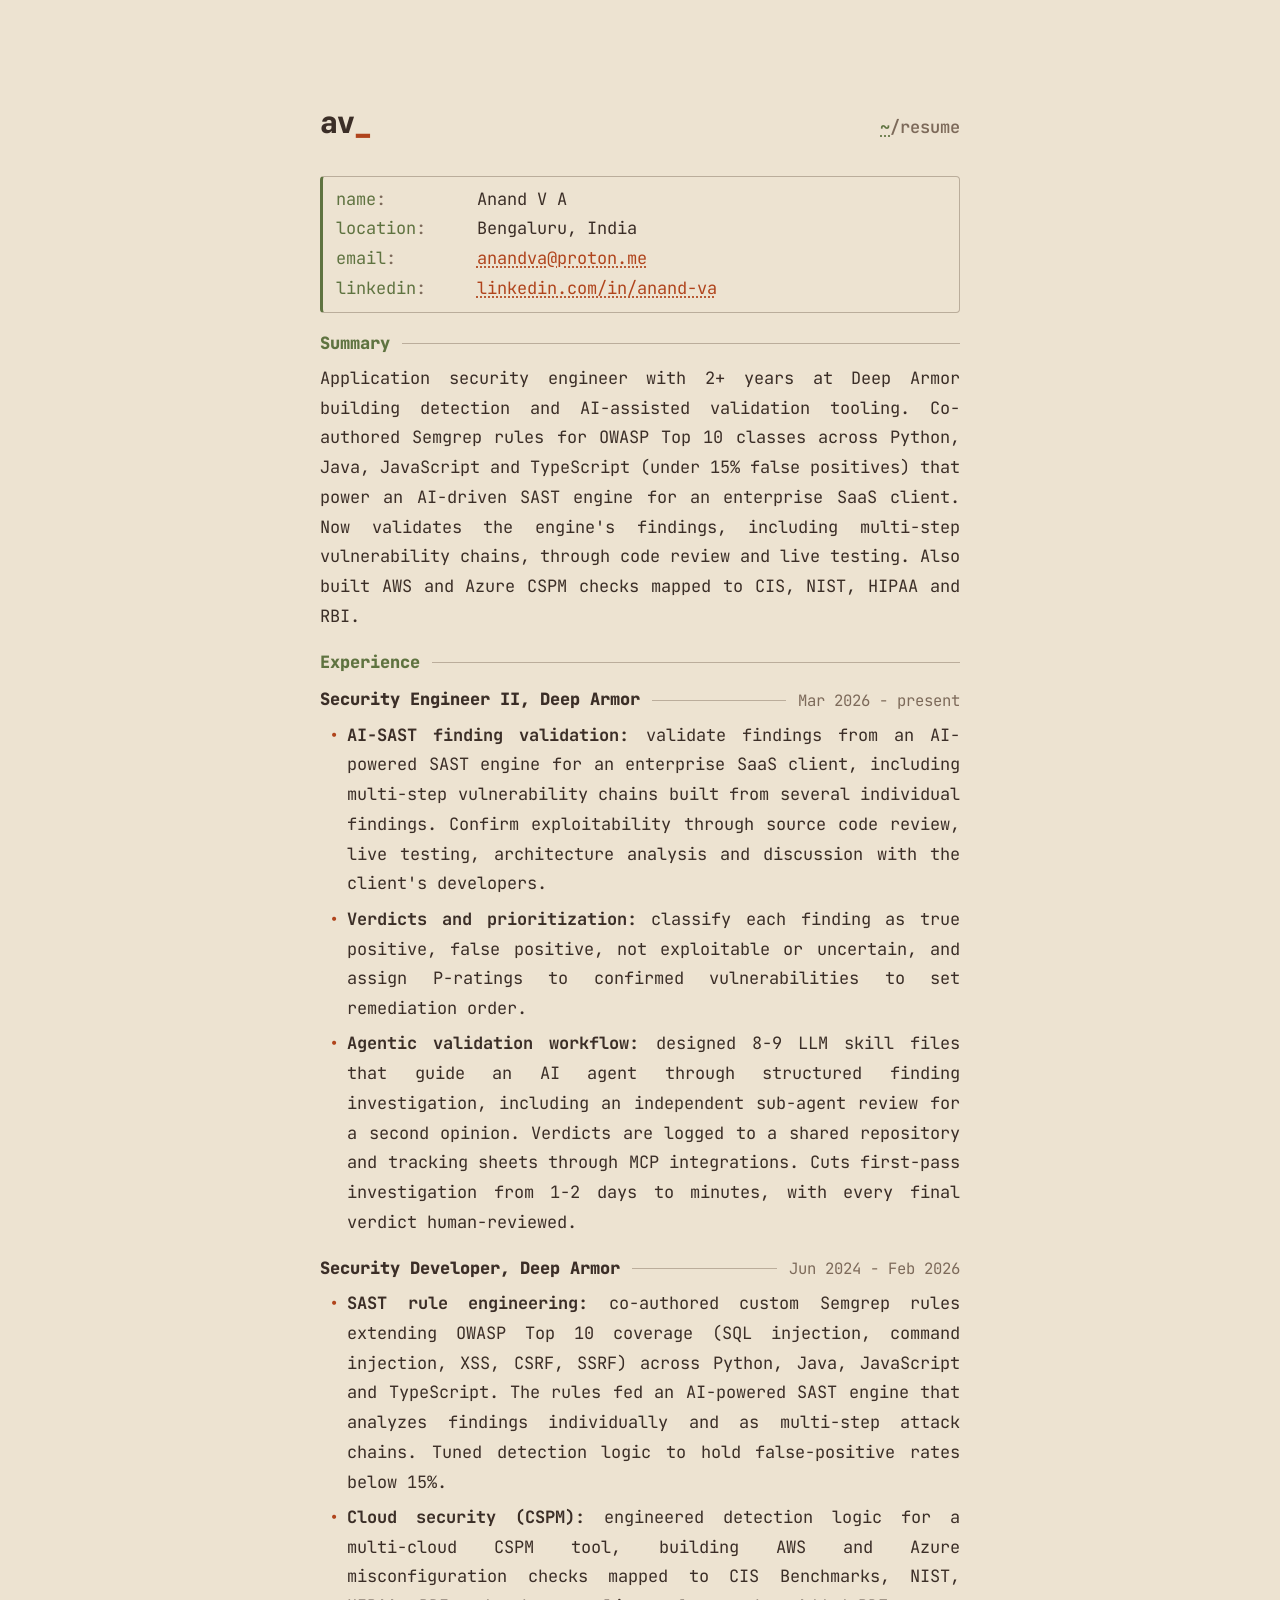
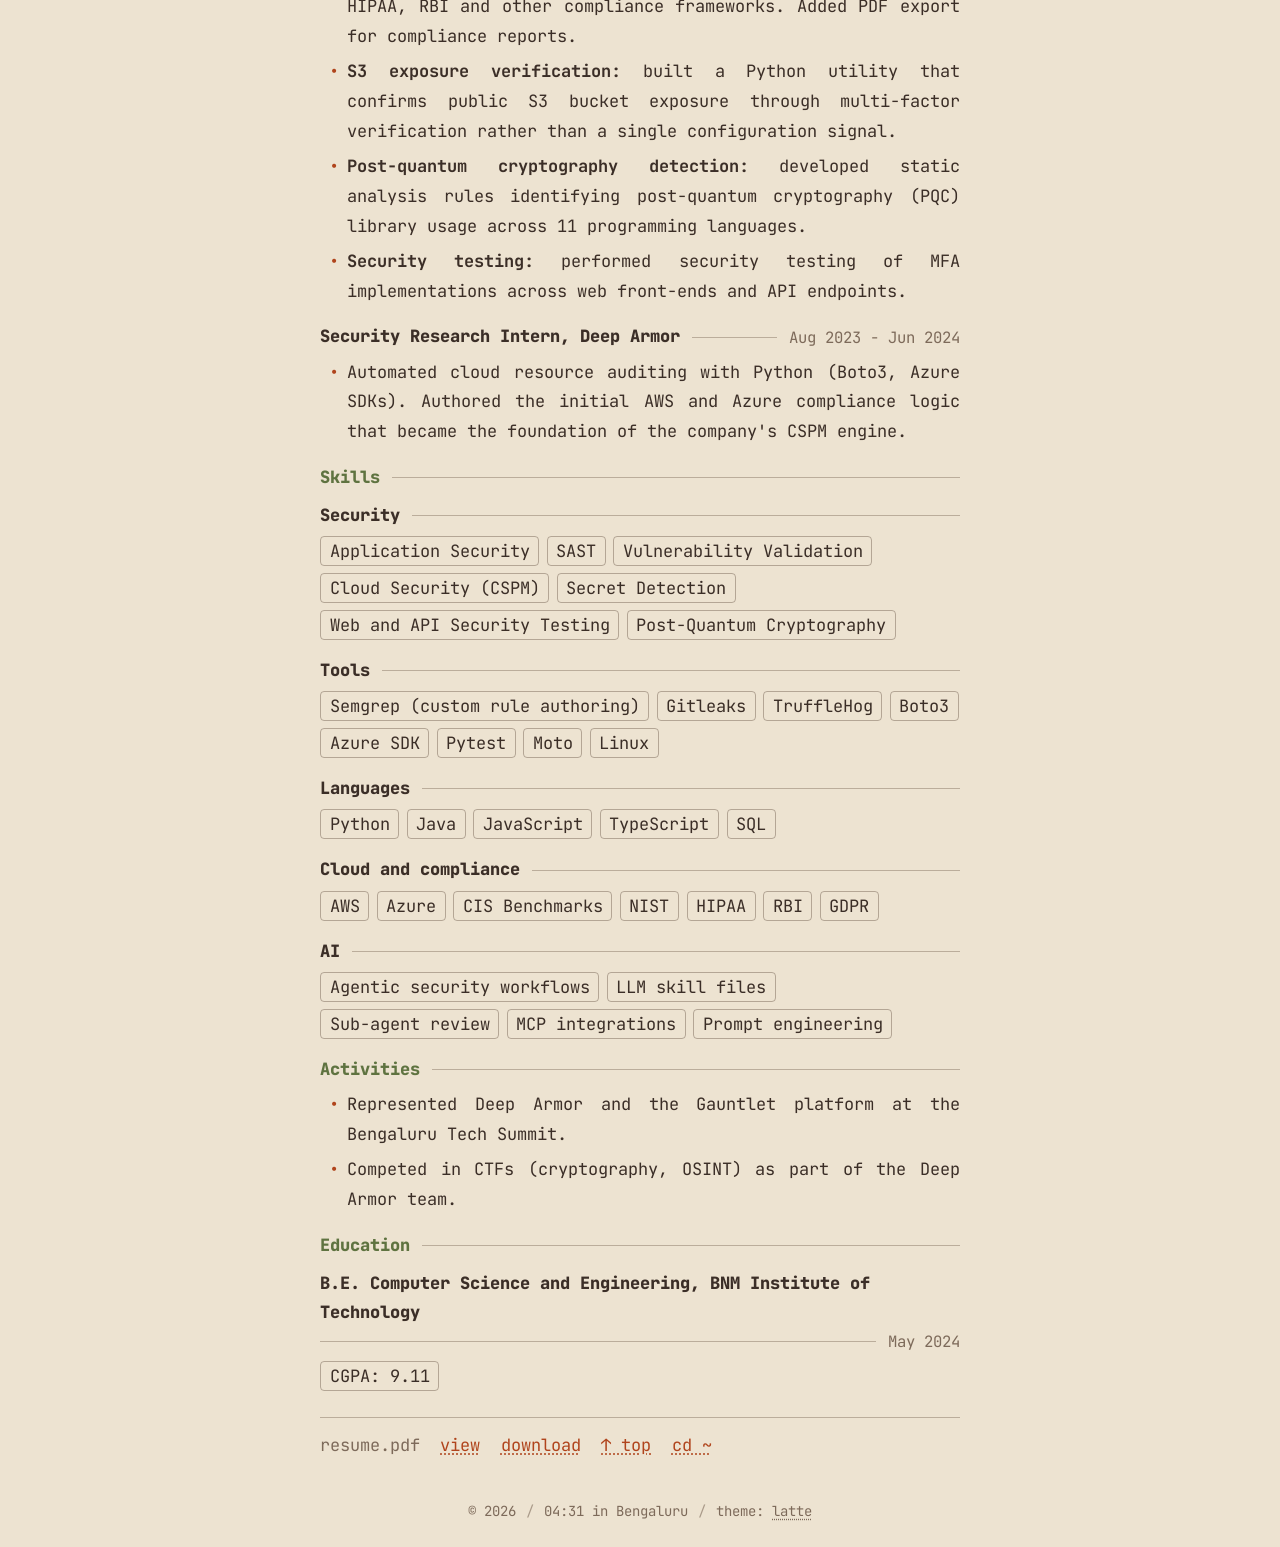
==== resume/index.html @ 88ba1708 "Tidy the resume page and add ~/resume and top links - Drop the mdv RESUME.md line, the role field an" ====
<!doctype html>
<html lang="en">
<head>
<meta charset="utf-8">
<meta name="viewport" content="width=device-width, initial-scale=1">
<title>Resume - Anand V A</title>
<meta name="description" content="Resume of Anand V A, application security engineer at Deep Armor, Bengaluru.">
<link rel="icon" href="data:image/svg+xml,%3Csvg xmlns='http://www.w3.org/2000/svg' viewBox='0 0 32 32'%3E%3Crect width='32' height='32' rx='6' fill='%23cf9b6e'/%3E%3Cpath fill='%231f1814' d='M6.89 23.03L6.89 23.03Q4.87 23.03 3.68 21.86Q2.50 20.68 2.50 18.79L2.50 18.79Q2.50 16.74 3.95 15.56Q5.41 14.37 8.05 14.37L8.05 14.37L10.71 14.37L10.71 13.51Q10.71 12.75 10.18 12.31Q9.65 11.880 8.66 11.88L8.66 11.88Q7.73 11.88 7.17 12.25Q6.62 12.62 6.57 13.34L6.57 13.34L3.07 13.34Q3.14 11.34 4.65 10.16Q6.15 8.97 8.71 8.97L8.71 8.97Q11.40 8.97 12.91 10.21Q14.41 11.44 14.41 13.66L14.41 13.66L14.41 22.78L10.83 22.78L10.83 20.44Q10.59 21.65 9.54 22.34Q8.49 23.03 6.89 23.03ZM8.20 20.07L8.20 20.07Q9.35 20.07 10.03 19.49Q10.71 18.91 10.71 17.97L10.71 17.97L10.71 16.59L8.12 16.59Q7.14 16.59 6.61 17.07Q6.08 17.55 6.08 18.32L6.08 18.32Q6.08 19.08 6.63 19.58Q7.18 20.07 8.20 20.07ZM25.04 22.78L20.40 22.78L15.89 9.22L19.71 9.22L22.08 16.84Q22.30 17.53 22.48 18.27Q22.67 19.01 22.72 19.65L22.72 19.65Q22.77 19.01 22.94 18.27Q23.11 17.53 23.31 16.86L23.31 16.86L25.63 9.22L29.50 9.22L25.04 22.78Z'/%3E%3C/svg%3E">
<link rel="preconnect" href="https://fonts.googleapis.com">
<link rel="preconnect" href="https://fonts.gstatic.com" crossorigin>
<link href="https://fonts.googleapis.com/css2?family=JetBrains+Mono:wght@400;600;800&display=swap" rel="stylesheet">
<script>
  try { var t = localStorage.getItem('theme'); if (t) document.documentElement.dataset.theme = t; } catch (e) {}
</script>
<link rel="stylesheet" href="/style.css">
</head>
<body>

<main>
  <header class="page-head" id="top">
    <a class="logo" href="/" aria-label="Home">av<span>_</span></a>
    <nav class="crumb" aria-label="Breadcrumb"><a class="dir" href="/" title="cd ~ (or press Esc)">~</a>/resume</nav>
  </header>

  <h1 class="visually-hidden">Resume of Anand V A</h1>

  <div class="output md" id="resume">
    <p class="muted">loading&hellip; if this doesn't load, <a href="/resume.pdf">open the PDF</a>.</p>
  </div>

  <div class="pdf-bar">
    <span class="muted">resume.pdf</span>
    <a href="/resume.pdf" target="_blank" rel="noopener">view</a>
    <a href="/resume.pdf" download="Anand_VA_Resume.pdf">download</a>
    <a href="#top" id="to-top">&uarr; top</a>
    <a href="/">cd ~</a>
  </div>
</main>

<footer>
  <span>&copy; 2026</span>
  <span class="sep">/</span>
  <span><time id="clock">--:--</time> in Bengaluru</span>
  <span class="sep">/</span>
  <button id="theme" type="button">theme: <span id="theme-name">auto</span></button>
</footer>

<script src="/md.js"></script>
<script>
  // render RESUME.md, minus its own PDF section (the bar below covers it)
  fetch('/RESUME.md', { cache: 'no-cache' })
    .then(function (r) { if (!r.ok) throw new Error(r.status); return r.text(); })
    .then(function (text) {
      text = text.replace(/\n## PDF[\s\S]*$/, '\n');
      document.getElementById('resume').innerHTML = MD.render(text);
    })
    .catch(function () {});

  // ↑ top: jump back up without adding #top to the address
  document.getElementById('to-top').addEventListener('click', function (e) {
    e.preventDefault();
    window.scrollTo(0, 0);
  });

  // Esc goes home, like backing out of a man page
  document.addEventListener('keydown', function (e) {
    if (e.key === 'Escape' && !e.ctrlKey && !e.metaKey && !e.altKey) location.href = '/';
  });

  var clock = document.getElementById('clock');
  function tick() {
    clock.textContent = new Date().toLocaleTimeString('en-GB', {
      hour: '2-digit', minute: '2-digit', timeZone: 'Asia/Kolkata'
    });
  }
  tick();
  setInterval(tick, 15000);

  var root = document.documentElement;
  var label = document.getElementById('theme-name');
  var names = { light: 'latte', dark: 'mocha' };
  function current() {
    return root.dataset.theme ||
      (matchMedia('(prefers-color-scheme: dark)').matches ? 'dark' : 'light');
  }
  label.textContent = names[current()];
  document.getElementById('theme').addEventListener('click', function () {
    var next = current() === 'dark' ? 'light' : 'dark';
    root.dataset.theme = next;
    label.textContent = names[next];
    try { localStorage.setItem('theme', next); } catch (e) {}
  });
</script>
</body>
</html>
---- style.css ----
:root {
  --bg: #ede3d1;
  --text: #3b2e27;
  --muted: #7d6a5a;
  --accent: #b0441c;
  --accent2: #5f7340;
  color-scheme: light;
}

:root[data-theme="dark"] {
  --bg: #1f1814;
  --text: #e3d6c3;
  --muted: #8f7d6b;
  --accent: #cf9b6e;
  --accent2: #a4b67c;
  color-scheme: dark;
}

@media (prefers-color-scheme: dark) {
  :root:not([data-theme="light"]) {
    --bg: #1f1814;
    --text: #e3d6c3;
    --muted: #8f7d6b;
    --accent: #cf9b6e;
    --accent2: #a4b67c;
    color-scheme: dark;
  }
}

* { box-sizing: border-box; }

html, body { height: 100%; }

body {
  margin: 0;
  background: var(--bg);
  color: var(--text);
  font-family: "JetBrains Mono", ui-monospace, Menlo, Consolas, monospace;
  font-variant-ligatures: none; /* show == and -> exactly as typed */
  font-size: clamp(14px, 0.45vw + 12px, 17px);
  line-height: 1.75;
  display: flex;
  flex-direction: column;
  min-height: 100svh;
  padding: 0 1rem;
}

main {
  flex: 1;
  display: flex;
  flex-direction: column;
  justify-content: flex-start;
  width: 100%;
  max-width: 64ch;
  margin: 0 auto;
  padding: clamp(2rem, 12vh, 7rem) 0 1rem;
}

.visually-hidden {
  position: absolute;
  width: 1px;
  height: 1px;
  overflow: hidden;
  clip: rect(0 0 0 0);
  white-space: nowrap;
}

.logo {
  font-weight: 800;
  font-size: 1.75em;
  line-height: 1;
  letter-spacing: -0.03em;
  margin-bottom: 1.4rem;
}

.logo span { color: var(--accent); }

.line { font-weight: 600; }

.ps1 { font-weight: 600; }
.arrow { color: var(--accent); }
.dir { color: var(--accent2); }

#cmd.typing::after {
  content: "";
  display: inline-block;
  width: 0.6em;
  height: 1.1em;
  vertical-align: -0.2em;
  background: var(--text);
}

p {
  margin: 0.6rem 0 0.9rem;
  text-align: justify;
  hyphens: auto;
}

.hidden { visibility: hidden; }

a {
  color: var(--accent);
  text-decoration: underline;
  text-decoration-style: dotted;
  text-underline-offset: 3px;
  hyphens: manual;
}

a:hover {
  text-decoration-style: solid;
}

/* ---- interactive prompt ---- */
.prompt {
  display: flex;
  align-items: baseline;
  gap: 0.6em;
  margin-top: 0.3rem;
}

.prompt label { white-space: nowrap; cursor: text; }

.prompt input {
  flex: 1;
  min-width: 0;
  font: inherit;
  font-weight: 600;
  color: var(--text);
  background: transparent;
  border: 0;
  padding: 0;
  outline: none;
  caret-color: var(--accent);
  caret-shape: block;
}

.prompt input::placeholder {
  color: var(--muted);
  opacity: 0.75;
  font-weight: 400;
}

.hint {
  font: inherit;
  font-size: 0.78em;
  font-weight: 400;
  color: var(--muted);
  background: none;
  border: 1px solid color-mix(in srgb, var(--muted) 45%, transparent);
  border-radius: 4px;
  padding: 0 0.45em;
  line-height: 1.6;
  cursor: pointer;
  white-space: nowrap;
}

.hint:hover { color: var(--accent); border-color: var(--accent); }

/* ---- command output ---- */
#term > .line { margin-top: 0.9rem; scroll-margin-top: 1.5rem; }
#term > .line:first-child { margin-top: 0; }

.output {
  margin: 0.25rem 0 0.2rem;
  font-weight: 400;
}

.output p { margin: 0.25rem 0 0.6rem; }

.output.err { color: var(--text); }
.output.err > :first-child { margin-top: 0.15rem; }
.muted { color: var(--muted); }
.tip { margin-top: 0.5rem; font-size: 0.9em; }

button.run {
  font: inherit;
  color: var(--accent);
  background: none;
  border: 0;
  padding: 0;
  cursor: pointer;
  text-decoration: underline dotted;
  text-underline-offset: 3px;
  text-align: left;
}

button.run:hover,
button.run:focus-visible { text-decoration-style: solid; }
button.run.dir { color: var(--accent2); }

.ls {
  display: flex;
  flex-wrap: wrap;
  gap: 0.2em 2.2em;
}

.ls-long {
  white-space: pre;
  overflow-x: auto;
}

.table {
  display: grid;
  grid-template-columns: max-content 1fr;
  gap: 0.1em 2em;
}

pre.raw {
  font: inherit;
  margin: 0;
  white-space: pre-wrap;
  word-break: break-word;
}

/* ---- mdv: rendered markdown ---- */
/* header block (front matter) as a small card */
.md-front {
  border: 1px solid color-mix(in srgb, var(--muted) 45%, transparent);
  border-left: 3px solid var(--accent2);
  border-radius: 4px;
  padding: 0.5rem 0.8rem;
  margin: 0.4rem 0 0.8rem;
}
.md-field {
  display: grid;
  grid-template-columns: 7.5em 1fr;
  gap: 0 0.8em;
}
.md-key { color: var(--accent2); }
.md-key::after { content: ":"; color: var(--muted); }

/* headings with a rule filling the rest of the line */
.md-h {
  display: flex;
  align-items: center;
  gap: 0.7em;
  font-weight: 800;
  margin: 1rem 0 0.35rem;
}
.md-fill {
  flex: 1;
  height: 0;
  border-top: 1px solid color-mix(in srgb, var(--muted) 45%, transparent);
}
.md-h1 { color: var(--accent); font-size: 1.1em; margin-top: 0.4rem; }
.md-h1 .md-fill { border-top: 3px double color-mix(in srgb, var(--accent) 55%, transparent); }
.md-h2 { color: var(--accent2); }
.md-h3 { color: var(--text); flex-wrap: wrap; row-gap: 0; }
.md-h3 .md-fill { min-width: 1.5em; }
.md-date {
  color: var(--muted);
  font-weight: 400;
  white-space: nowrap;
  font-size: 0.92em;
}
.md-h2 + .md-h3 { margin-top: 0.5rem; }
.md-list li + li { margin-top: 0.35rem; }

/* standalone /resume page */
.page-head {
  display: flex;
  align-items: baseline;
  justify-content: space-between;
  gap: 1em;
  margin-bottom: 1.4rem;
}
.page-head .logo {
  margin-bottom: 0;
  color: inherit;
  text-decoration: none;
}
.crumb {
  font-weight: 600;
  color: var(--muted);
}
.crumb a.dir {
  color: var(--accent2);
  text-decoration: underline dotted;
  text-underline-offset: 3px;
}
.crumb a.dir:hover { text-decoration-style: solid; }
.page-prompt { margin-bottom: 0.4rem; }
.page-prompt a { color: inherit; text-decoration: none; }
.page-prompt a:hover .dir { text-decoration: underline dotted; }
.pdf-bar {
  display: flex;
  flex-wrap: wrap;
  gap: 0.4em 1.2em;
  margin: 1.4rem 0 0.4rem;
  padding-top: 0.8rem;
  border-top: 1px solid color-mix(in srgb, var(--muted) 45%, transparent);
}
.md-p { margin: 0.2rem 0; }
.md-p, .md-list li { text-align: justify; hyphens: auto; }

/* short list items as tags */
.md-tags {
  display: flex;
  flex-wrap: wrap;
  gap: 0.4em 0.45em;
}
.md-tag {
  border: 1px solid color-mix(in srgb, var(--muted) 50%, transparent);
  border-radius: 4px;
  padding: 0 0.5em;
  line-height: 1.65;
  white-space: nowrap;
}

/* longer items as bullets */
.md-list { margin: 0; padding-left: 1.6em; list-style: none; }
.md-list li { position: relative; }
.md-list li::before {
  content: "\2022";
  position: absolute;
  left: -1.1em;
  color: var(--accent);
}
.md code {
  font: inherit;
  background: color-mix(in srgb, var(--text) 10%, transparent);
  padding: 0 0.25em;
  border-radius: 3px;
}

footer {
  width: 100%;
  max-width: 64ch;
  margin: 0 auto;
  padding: 1rem 0 1.5rem;
  color: var(--muted);
  display: flex;
  align-items: baseline;
  justify-content: center;
  flex-wrap: wrap;
  gap: 0 0.6em;
}

footer > * { font-size: 0.82em; }

.sep { opacity: 0.6; }

@media (max-width: 600px) {
  body {
    font-size: 13px;
    line-height: 1.85;
    padding: 0 1.75rem;
  }
  main { padding: 3.5rem 0 1.5rem; }
  p { margin: 0.9rem 0 1.2rem; }
  .md-field { grid-template-columns: 1fr; margin-bottom: 0.2rem; }
}

footer button {
  font-family: inherit;
  line-height: inherit;
  color: inherit;
  background: none;
  border: 0;
  padding: 0;
  cursor: pointer;
}

footer button:hover #theme-name,
footer button:focus-visible #theme-name {
  color: var(--accent);
}

#theme-name {
  text-decoration: underline dotted;
  text-underline-offset: 3px;
}
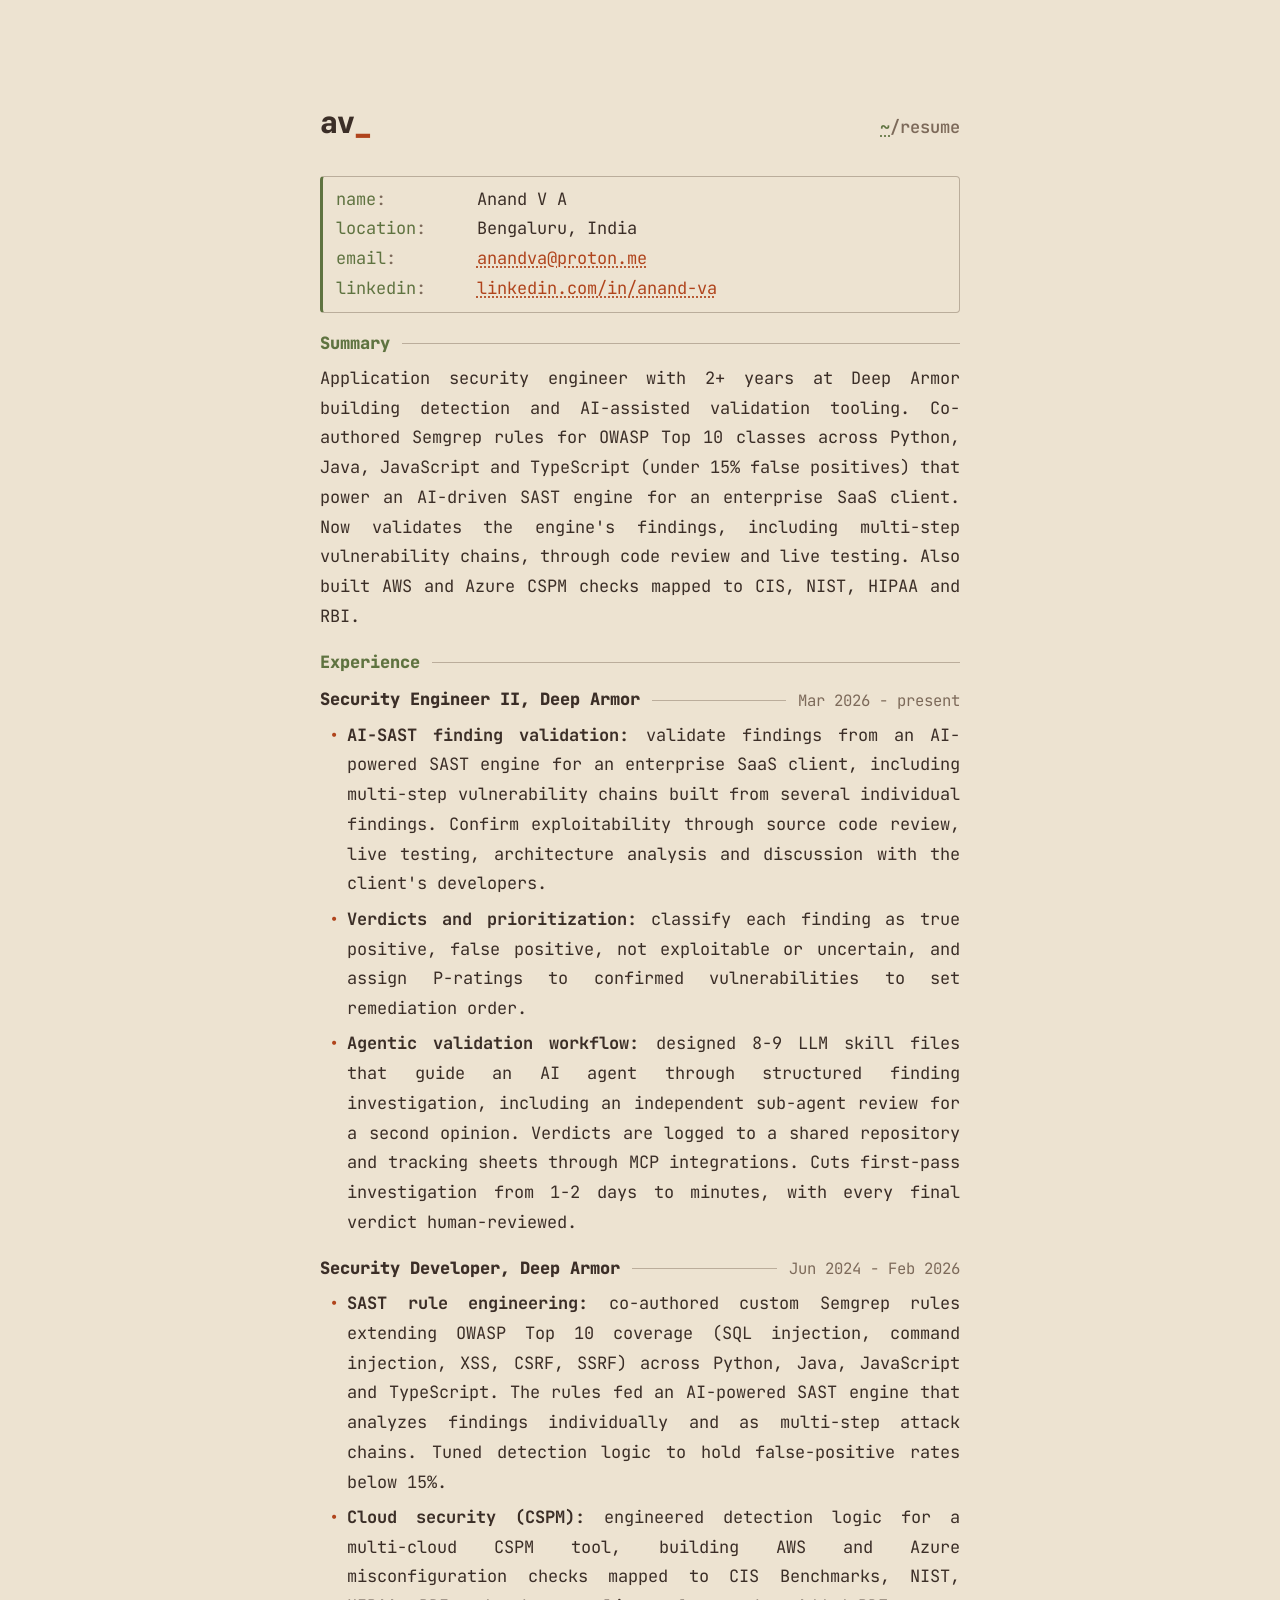
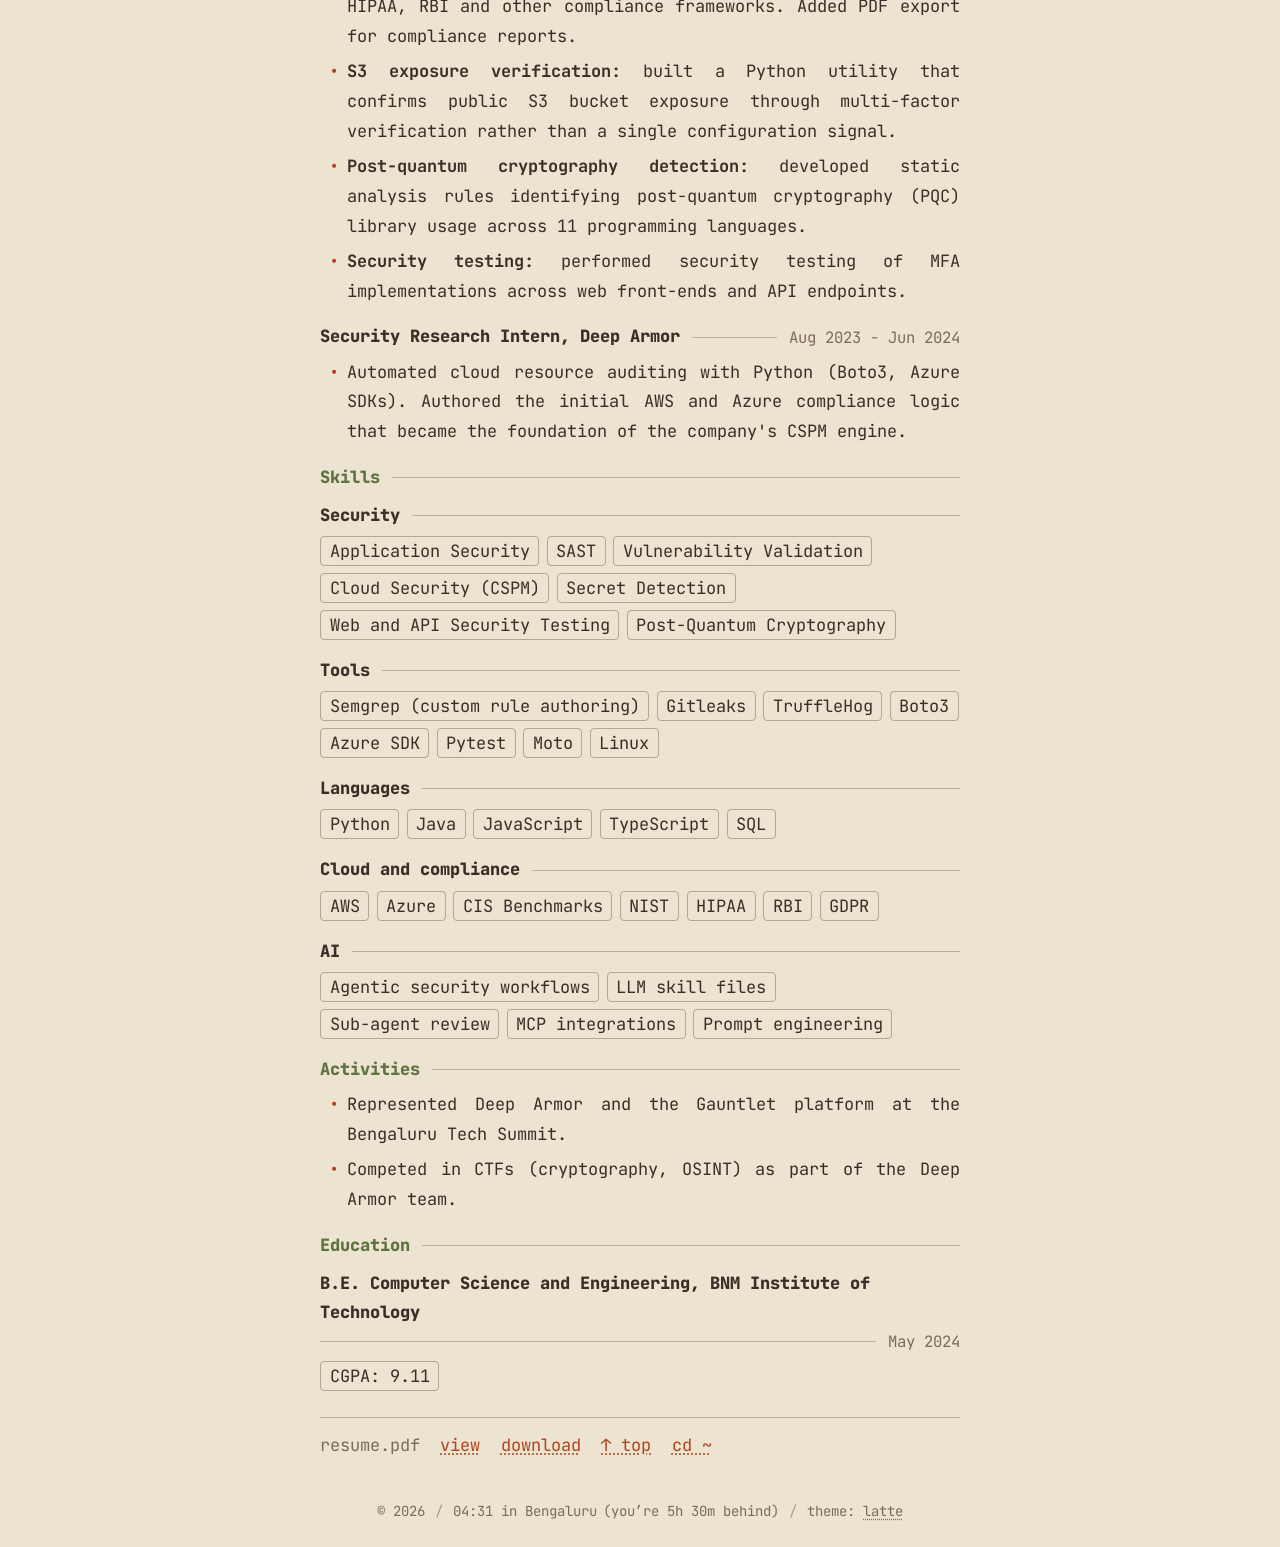
==== commit 6e5d72cb: "Show the visitor's time difference next to the Bengaluru clock - Shared clock.js for the home and re" ====
--- a/resume/index.html
+++ b/resume/index.html
@@ -40,12 +40,14 @@
 <footer>
   <span>&copy; 2026</span>
   <span class="sep">/</span>
-  <span><time id="clock">--:--</time> in Bengaluru</span>
+  <span class="f-clock"><time id="clock">--:--</time> in Bengaluru</span>
+  <span id="tzdiff" class="tzdiff"></span>
   <span class="sep">/</span>
   <button id="theme" type="button">theme: <span id="theme-name">auto</span></button>
 </footer>
 
 <script src="/md.js"></script>
+<script src="/clock.js"></script>
 <script>
   // render RESUME.md, minus its own PDF section (the bar below covers it)
   fetch('/RESUME.md', { cache: 'no-cache' })
@@ -67,15 +69,6 @@
     if (e.key === 'Escape' && !e.ctrlKey && !e.metaKey && !e.altKey) location.href = '/';
   });
 
-  var clock = document.getElementById('clock');
-  function tick() {
-    clock.textContent = new Date().toLocaleTimeString('en-GB', {
-      hour: '2-digit', minute: '2-digit', timeZone: 'Asia/Kolkata'
-    });
-  }
-  tick();
-  setInterval(tick, 15000);
-
   var root = document.documentElement;
   var label = document.getElementById('theme-name');
   var names = { light: 'latte', dark: 'mocha' };
--- a/style.css
+++ b/style.css
@@ -338,6 +338,23 @@
 
 footer > * { font-size: 0.82em; }
 
+/* time difference: inline in brackets on wide screens,
+   its own line under the footer on phones */
+.tzdiff:empty { display: none; }
+.tzdiff { margin-left: -0.3em; }
+.tzdiff::before { content: "("; }
+.tzdiff::after { content: ")"; }
+
+@media (max-width: 600px) {
+  .tzdiff {
+    order: 99;
+    flex-basis: 100%;
+    text-align: center;
+    margin-left: 0;
+  }
+  .tzdiff::before, .tzdiff::after { content: none; }
+}
+
 .sep { opacity: 0.6; }
 
 @media (max-width: 600px) {
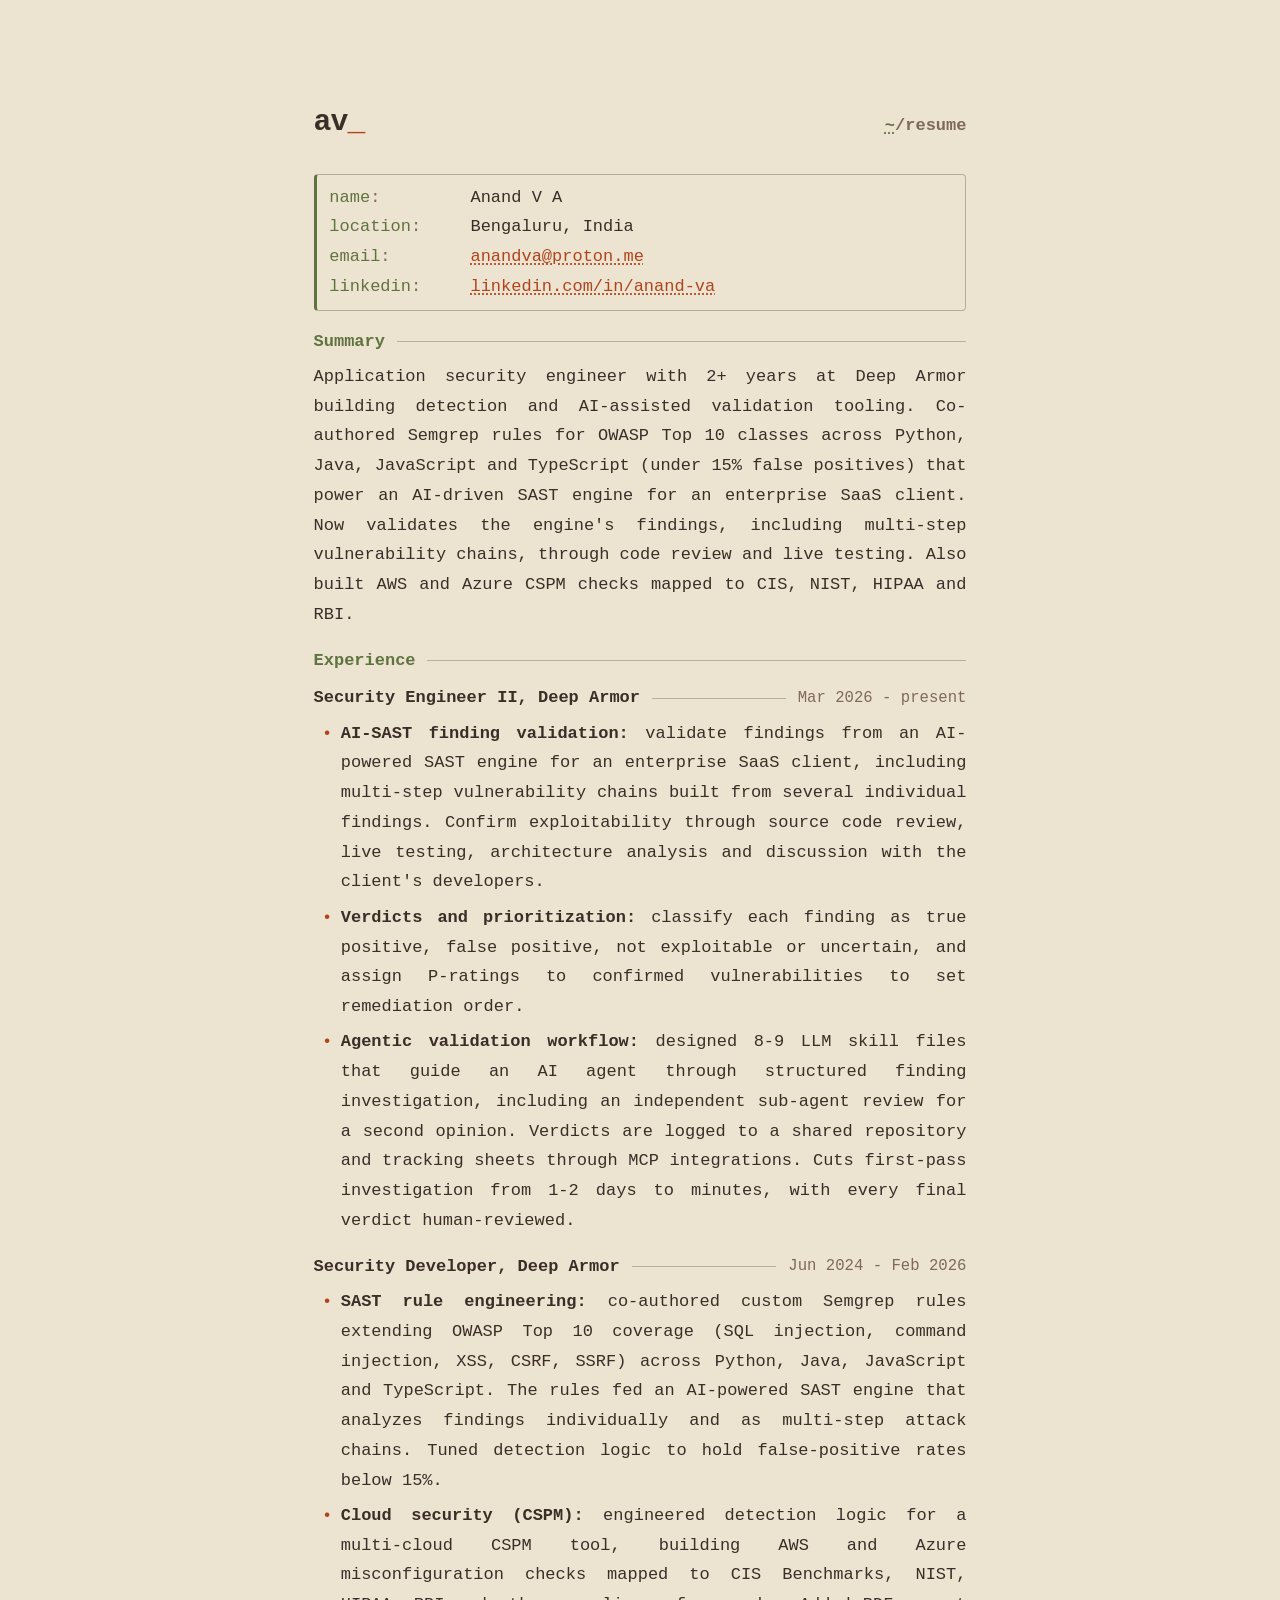
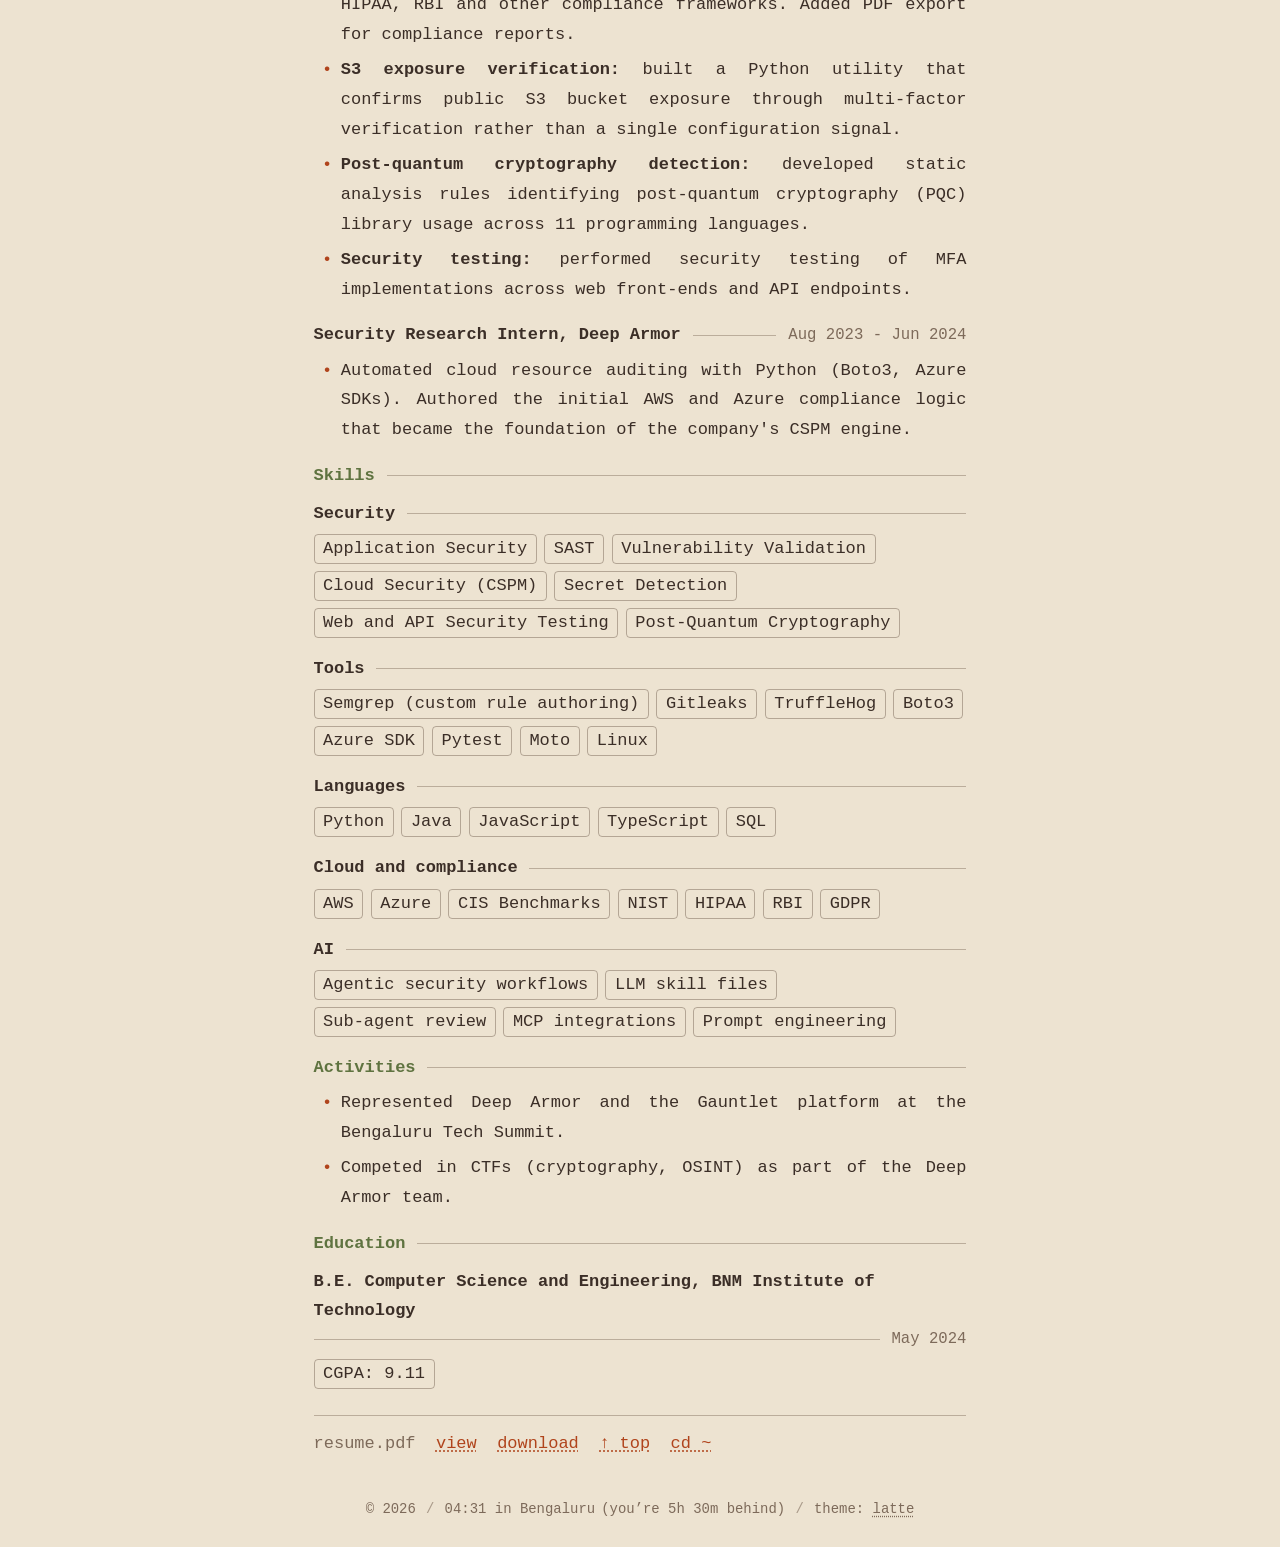
==== commit 38edba2a: "Harden the site and add SEO basics Security: - Strict Content Security Policy on every page: scripts" ====
--- a/resume/index.html
+++ b/resume/index.html
@@ -3,15 +3,25 @@
 <head>
 <meta charset="utf-8">
 <meta name="viewport" content="width=device-width, initial-scale=1">
-<title>Resume - Anand V A</title>
-<meta name="description" content="Resume of Anand V A, application security engineer at Deep Armor, Bengaluru.">
-<link rel="icon" href="data:image/svg+xml,%3Csvg xmlns='http://www.w3.org/2000/svg' viewBox='0 0 32 32'%3E%3Crect width='32' height='32' rx='6' fill='%23cf9b6e'/%3E%3Cpath fill='%231f1814' d='M6.89 23.03L6.89 23.03Q4.87 23.03 3.68 21.86Q2.50 20.68 2.50 18.79L2.50 18.79Q2.50 16.74 3.95 15.56Q5.41 14.37 8.05 14.37L8.05 14.37L10.71 14.37L10.71 13.51Q10.71 12.75 10.18 12.31Q9.65 11.880 8.66 11.88L8.66 11.88Q7.73 11.88 7.17 12.25Q6.62 12.62 6.57 13.34L6.57 13.34L3.07 13.34Q3.14 11.34 4.65 10.16Q6.15 8.97 8.71 8.97L8.71 8.97Q11.40 8.97 12.91 10.21Q14.41 11.44 14.41 13.66L14.41 13.66L14.41 22.78L10.83 22.78L10.83 20.44Q10.59 21.65 9.54 22.34Q8.49 23.03 6.89 23.03ZM8.20 20.07L8.20 20.07Q9.35 20.07 10.03 19.49Q10.71 18.91 10.71 17.97L10.71 17.97L10.71 16.59L8.12 16.59Q7.14 16.59 6.61 17.07Q6.08 17.55 6.08 18.32L6.08 18.32Q6.08 19.08 6.63 19.58Q7.18 20.07 8.20 20.07ZM25.04 22.78L20.40 22.78L15.89 9.22L19.71 9.22L22.08 16.84Q22.30 17.53 22.48 18.27Q22.67 19.01 22.72 19.65L22.72 19.65Q22.77 19.01 22.94 18.27Q23.11 17.53 23.31 16.86L23.31 16.86L25.63 9.22L29.50 9.22L25.04 22.78Z'/%3E%3C/svg%3E">
+<meta http-equiv="Content-Security-Policy" content="default-src 'none'; script-src 'self'; style-src 'self' https://fonts.googleapis.com; font-src https://fonts.gstatic.com; img-src 'self'; connect-src 'self'; base-uri 'none'; form-action 'none'">
+<meta name="referrer" content="strict-origin-when-cross-origin">
+<title>Resume - Anand V A, Application Security Engineer</title>
+<meta name="description" content="Resume of Anand V A: application security engineer at Deep Armor, Bengaluru. SAST rule engineering with Semgrep, AI-assisted vulnerability validation, and AWS and Azure CSPM.">
+<link rel="canonical" href="https://anand-va.com/resume/">
+<meta name="theme-color" content="#1f1814">
+
+<meta property="og:type" content="profile">
+<meta property="og:site_name" content="Anand V A">
+<meta property="og:title" content="Resume - Anand V A">
+<meta property="og:description" content="Application security engineer at Deep Armor, Bengaluru. SAST rule engineering, AI-assisted vulnerability validation, cloud security.">
+<meta property="og:url" content="https://anand-va.com/resume/">
+<meta name="twitter:card" content="summary">
+
+<link rel="icon" href="/favicon.svg" type="image/svg+xml">
 <link rel="preconnect" href="https://fonts.googleapis.com">
 <link rel="preconnect" href="https://fonts.gstatic.com" crossorigin>
 <link href="https://fonts.googleapis.com/css2?family=JetBrains+Mono:wght@400;600;800&display=swap" rel="stylesheet">
-<script>
-  try { var t = localStorage.getItem('theme'); if (t) document.documentElement.dataset.theme = t; } catch (e) {}
-</script>
+<script src="/theme-init.js"></script>
 <link rel="stylesheet" href="/style.css">
 </head>
 <body>
@@ -39,50 +49,16 @@
 
 <footer>
   <span>&copy; 2026</span>
-  <span class="sep">/</span>
+  <span class="sep sep-clock">/</span>
   <span class="f-clock"><time id="clock">--:--</time> in Bengaluru</span>
   <span id="tzdiff" class="tzdiff"></span>
-  <span class="sep">/</span>
+  <span class="sep sep-theme">/</span>
   <button id="theme" type="button">theme: <span id="theme-name">auto</span></button>
 </footer>
 
 <script src="/md.js"></script>
+<script src="/theme.js"></script>
 <script src="/clock.js"></script>
-<script>
-  // render RESUME.md, minus its own PDF section (the bar below covers it)
-  fetch('/RESUME.md', { cache: 'no-cache' })
-    .then(function (r) { if (!r.ok) throw new Error(r.status); return r.text(); })
-    .then(function (text) {
-      text = text.replace(/\n## PDF[\s\S]*$/, '\n');
-      document.getElementById('resume').innerHTML = MD.render(text);
-    })
-    .catch(function () {});
-
-  // ↑ top: jump back up without adding #top to the address
-  document.getElementById('to-top').addEventListener('click', function (e) {
-    e.preventDefault();
-    window.scrollTo(0, 0);
-  });
-
-  // Esc goes home, like backing out of a man page
-  document.addEventListener('keydown', function (e) {
-    if (e.key === 'Escape' && !e.ctrlKey && !e.metaKey && !e.altKey) location.href = '/';
-  });
-
-  var root = document.documentElement;
-  var label = document.getElementById('theme-name');
-  var names = { light: 'latte', dark: 'mocha' };
-  function current() {
-    return root.dataset.theme ||
-      (matchMedia('(prefers-color-scheme: dark)').matches ? 'dark' : 'light');
-  }
-  label.textContent = names[current()];
-  document.getElementById('theme').addEventListener('click', function () {
-    var next = current() === 'dark' ? 'light' : 'dark';
-    root.dataset.theme = next;
-    label.textContent = names[next];
-    try { localStorage.setItem('theme', next); } catch (e) {}
-  });
-</script>
+<script src="/resume.js"></script>
 </body>
 </html>
--- a/style.css
+++ b/style.css
@@ -256,6 +256,9 @@
 .md-h2 + .md-h3 { margin-top: 0.5rem; }
 .md-list li + li { margin-top: 0.35rem; }
 
+.logo.plain { display: inline-block; color: inherit; text-decoration: none; }
+.output.ls a { margin-right: 0.4em; }
+
 /* standalone /resume page */
 .page-head {
   display: flex;
@@ -338,21 +341,21 @@
 
 footer > * { font-size: 0.82em; }
 
-/* time difference: inline in brackets on wide screens,
-   its own line under the footer on phones */
+/* time difference, in brackets right after the clock */
 .tzdiff:empty { display: none; }
 .tzdiff { margin-left: -0.3em; }
 .tzdiff::before { content: "("; }
 .tzdiff::after { content: ")"; }
 
+/* phones: "© 2026 / theme" on the first line, the clock on the next */
 @media (max-width: 600px) {
-  .tzdiff {
-    order: 99;
-    flex-basis: 100%;
-    text-align: center;
-    margin-left: 0;
-  }
-  .tzdiff::before, .tzdiff::after { content: none; }
+  .sep-clock { display: none; }
+  footer > span:first-child { order: 1; }
+  .sep-theme { order: 2; }
+  footer #theme { order: 3; }
+  footer::after { content: ""; flex-basis: 100%; order: 4; } /* line break */
+  .f-clock { order: 5; }
+  .tzdiff { order: 6; }
 }
 
 .sep { opacity: 0.6; }
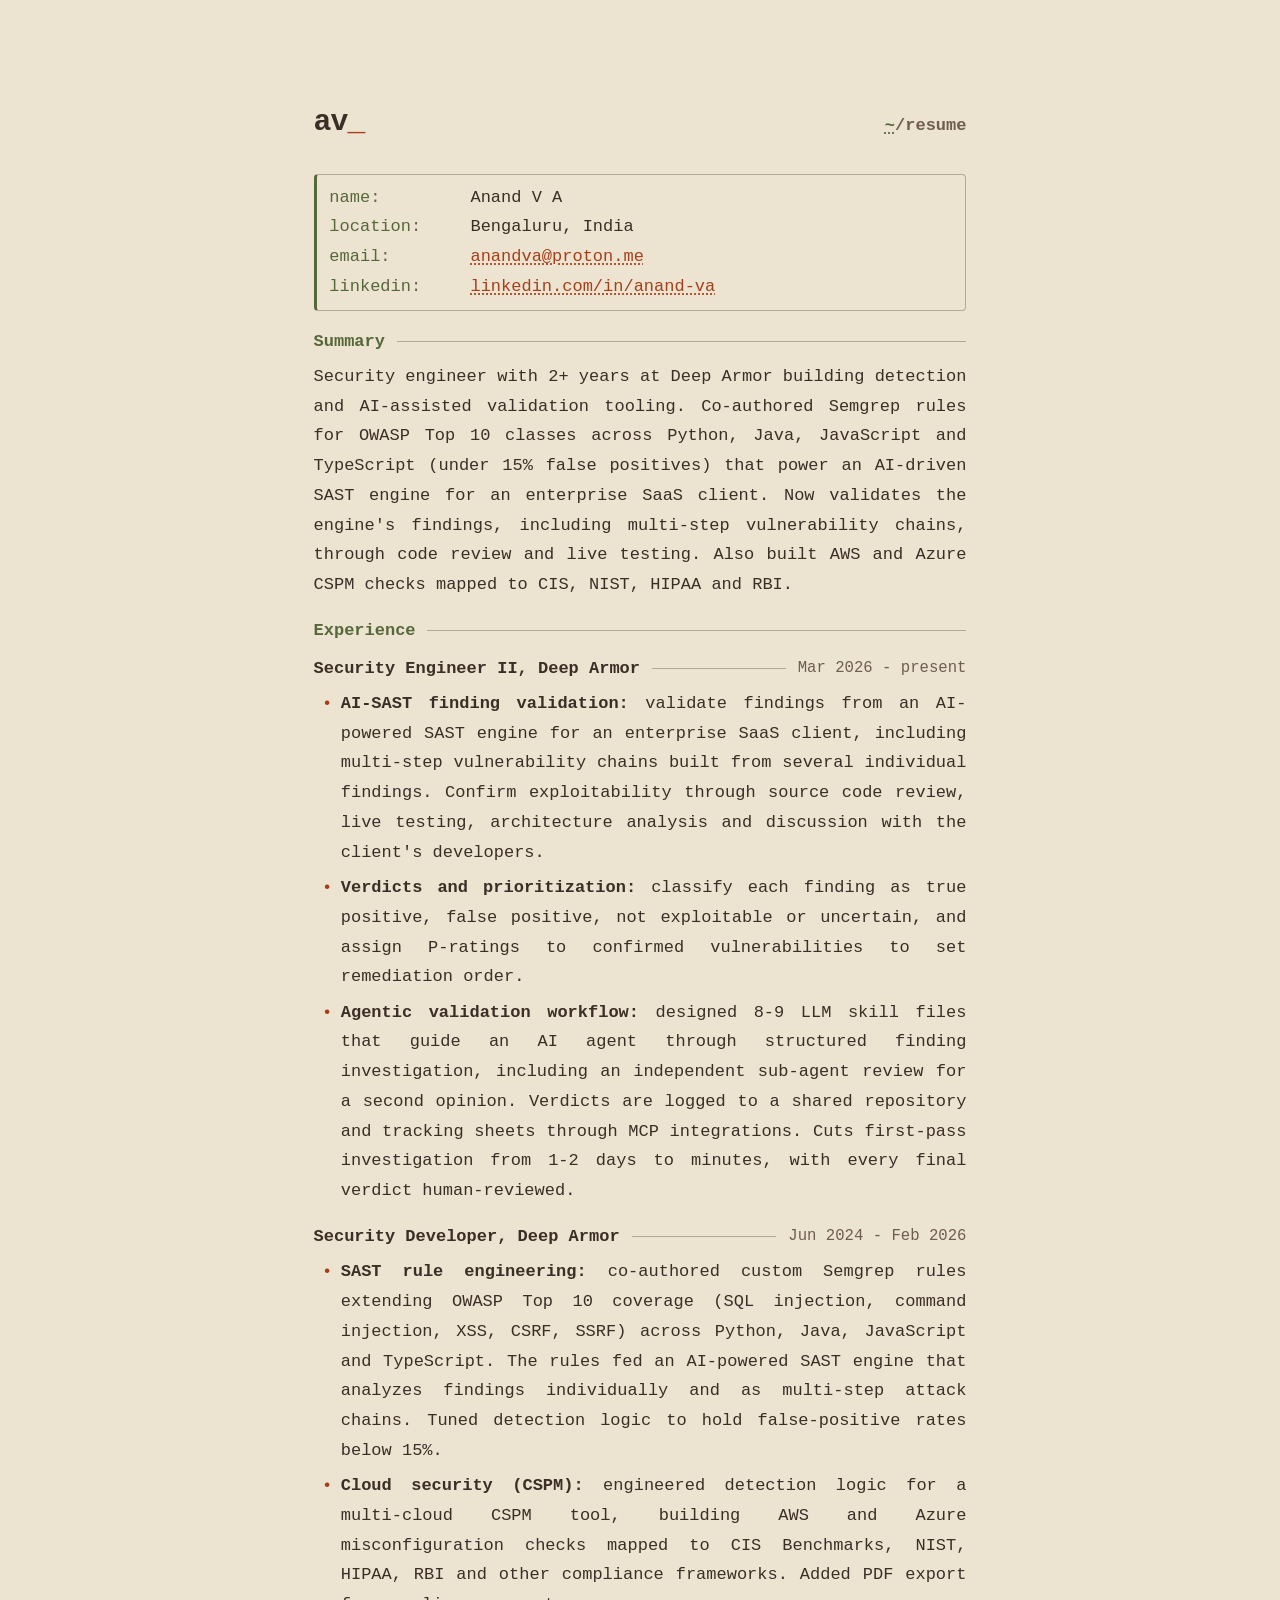
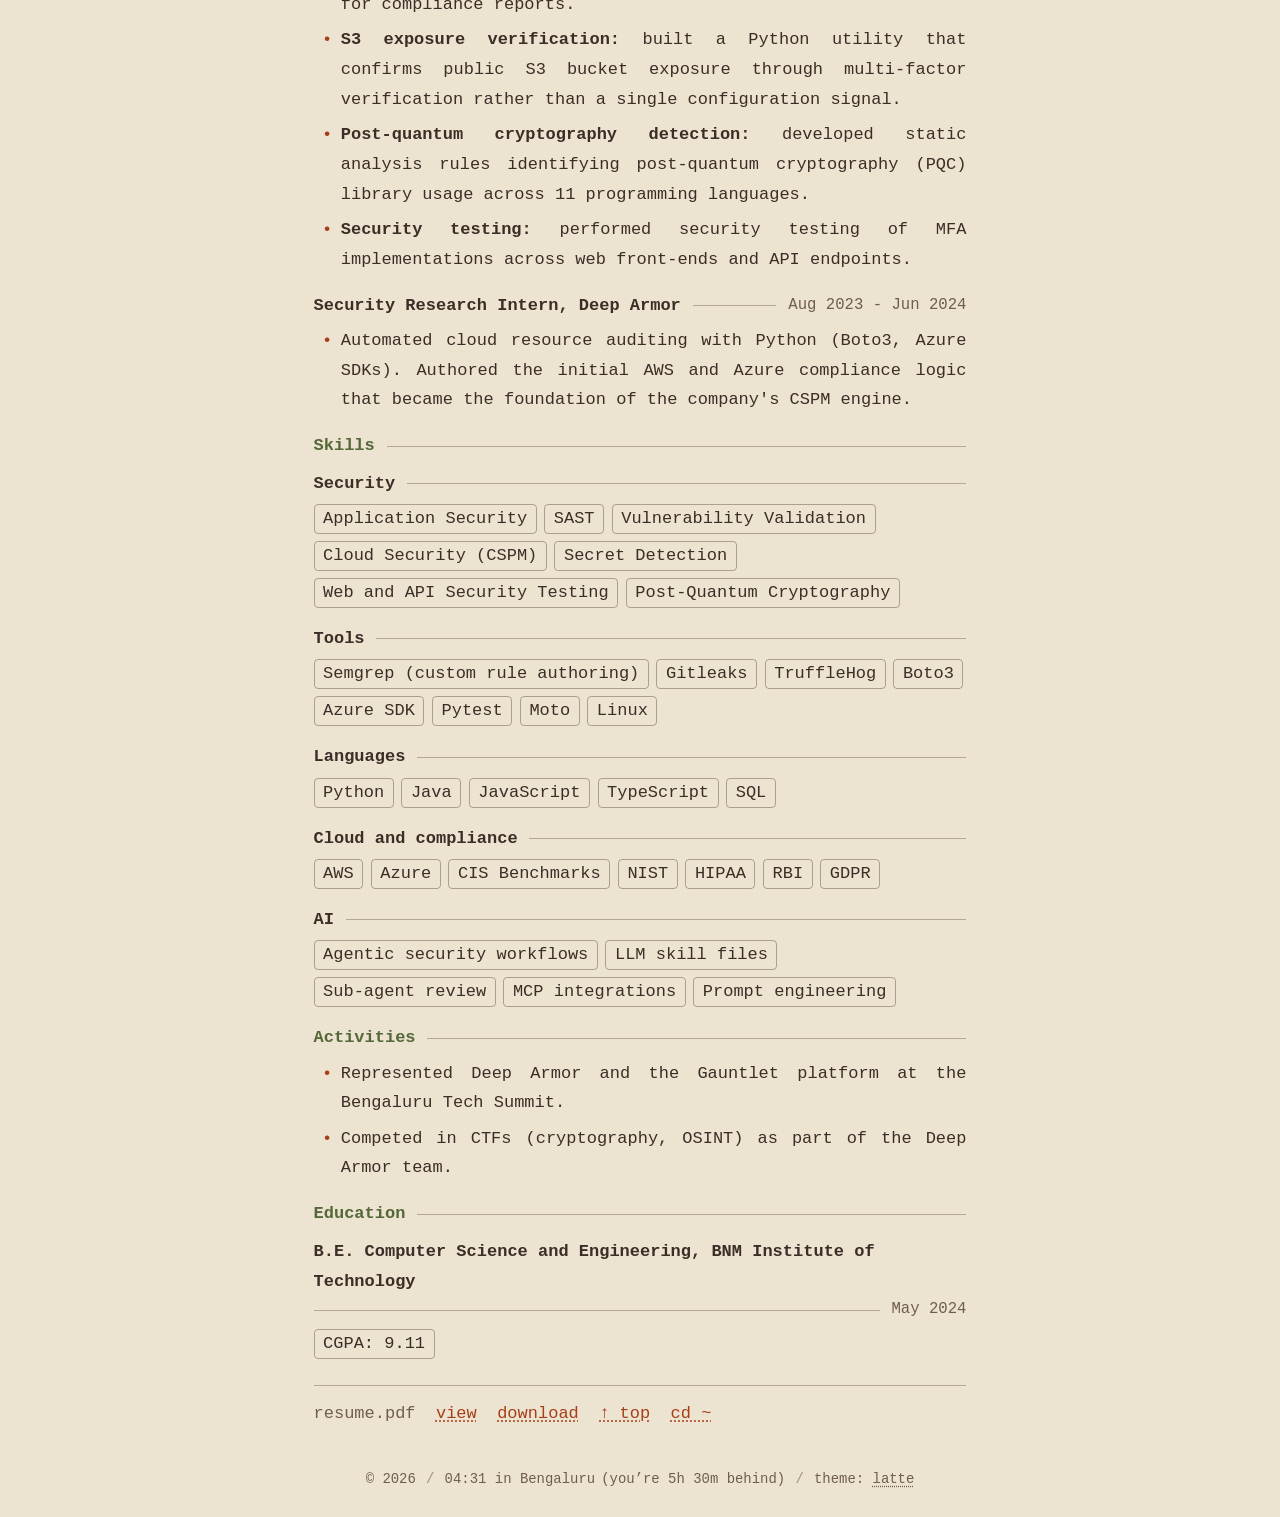
==== commit d1c120ec: "Follow modern web guidance: contrast, rem sizing, focus, Trusted Types - Darken latte accent, green " ====
--- a/resume/index.html
+++ b/resume/index.html
@@ -3,24 +3,24 @@
 <head>
 <meta charset="utf-8">
 <meta name="viewport" content="width=device-width, initial-scale=1">
-<meta http-equiv="Content-Security-Policy" content="default-src 'none'; script-src 'self'; style-src 'self' https://fonts.googleapis.com; font-src https://fonts.gstatic.com; img-src 'self'; connect-src 'self'; base-uri 'none'; form-action 'none'">
+<meta http-equiv="Content-Security-Policy" content="default-src 'none'; script-src 'self'; style-src 'self'; font-src 'self'; img-src 'self'; connect-src 'self'; base-uri 'none'; form-action 'none'; require-trusted-types-for 'script'; trusted-types site">
 <meta name="referrer" content="strict-origin-when-cross-origin">
-<title>Resume - Anand V A, Application Security Engineer</title>
-<meta name="description" content="Resume of Anand V A: application security engineer at Deep Armor, Bengaluru. SAST rule engineering with Semgrep, AI-assisted vulnerability validation, and AWS and Azure CSPM.">
+<meta name="color-scheme" content="light dark">
+<meta name="text-scale" content="scale">
+<title>Resume - Anand V A, Security Engineer</title>
+<meta name="description" content="Resume of Anand V A: security engineer at Deep Armor, Bengaluru. SAST rule engineering with Semgrep, AI-assisted vulnerability validation, and AWS and Azure CSPM.">
 <link rel="canonical" href="https://anand-va.com/resume/">
 <meta name="theme-color" content="#1f1814">
 
 <meta property="og:type" content="profile">
 <meta property="og:site_name" content="Anand V A">
 <meta property="og:title" content="Resume - Anand V A">
-<meta property="og:description" content="Application security engineer at Deep Armor, Bengaluru. SAST rule engineering, AI-assisted vulnerability validation, cloud security.">
+<meta property="og:description" content="Security engineer at Deep Armor, Bengaluru. SAST rule engineering, AI-assisted vulnerability validation, cloud security.">
 <meta property="og:url" content="https://anand-va.com/resume/">
 <meta name="twitter:card" content="summary">
 
 <link rel="icon" href="/favicon.svg" type="image/svg+xml">
-<link rel="preconnect" href="https://fonts.googleapis.com">
-<link rel="preconnect" href="https://fonts.gstatic.com" crossorigin>
-<link href="https://fonts.googleapis.com/css2?family=JetBrains+Mono:wght@400;600;800&display=swap" rel="stylesheet">
+<link rel="preload" href="/fonts/JetBrainsMono-Regular.woff2" as="font" type="font/woff2" crossorigin>
 <script src="/theme-init.js"></script>
 <link rel="stylesheet" href="/style.css">
 </head>
@@ -29,7 +29,7 @@
 <main>
   <header class="page-head" id="top">
     <a class="logo" href="/" aria-label="Home">av<span>_</span></a>
-    <nav class="crumb" aria-label="Breadcrumb"><a class="dir" href="/" title="cd ~ (or press Esc)">~</a>/resume</nav>
+    <nav class="crumb" aria-label="Breadcrumb"><a class="dir" href="/">~</a>/resume</nav>
   </header>
 
   <h1 class="visually-hidden">Resume of Anand V A</h1>
--- a/style.css
+++ b/style.css
@@ -1,16 +1,39 @@
+/* JetBrains Mono, self-hosted (SIL Open Font License, see /fonts/OFL.txt) */
+@font-face {
+  font-family: "JetBrains Mono";
+  src: url("/fonts/JetBrainsMono-Regular.woff2") format("woff2");
+  font-weight: 400;
+  font-style: normal;
+  font-display: swap;
+}
+@font-face {
+  font-family: "JetBrains Mono";
+  src: url("/fonts/JetBrainsMono-SemiBold.woff2") format("woff2");
+  font-weight: 600;
+  font-style: normal;
+  font-display: swap;
+}
+@font-face {
+  font-family: "JetBrains Mono";
+  src: url("/fonts/JetBrainsMono-ExtraBold.woff2") format("woff2");
+  font-weight: 800;
+  font-style: normal;
+  font-display: swap;
+}
+
 :root {
   --bg: #ede3d1;
   --text: #3b2e27;
-  --muted: #7d6a5a;
-  --accent: #b0441c;
-  --accent2: #5f7340;
+  --muted: #6f5d4e;
+  --accent: #a63f19;
+  --accent2: #55683a;
   color-scheme: light;
 }
 
 :root[data-theme="dark"] {
   --bg: #1f1814;
   --text: #e3d6c3;
-  --muted: #8f7d6b;
+  --muted: #9a8875;
   --accent: #cf9b6e;
   --accent2: #a4b67c;
   color-scheme: dark;
@@ -20,7 +43,7 @@
   :root:not([data-theme="light"]) {
     --bg: #1f1814;
     --text: #e3d6c3;
-    --muted: #8f7d6b;
+    --muted: #9a8875;
     --accent: #cf9b6e;
     --accent2: #a4b67c;
     color-scheme: dark;
@@ -37,7 +60,7 @@
   color: var(--text);
   font-family: "JetBrains Mono", ui-monospace, Menlo, Consolas, monospace;
   font-variant-ligatures: none; /* show == and -> exactly as typed */
-  font-size: clamp(14px, 0.45vw + 12px, 17px);
+  font-size: clamp(0.875rem, 0.45vw + 0.75rem, 1.0625rem);
   line-height: 1.75;
   display: flex;
   flex-direction: column;
@@ -94,6 +117,7 @@
   margin: 0.6rem 0 0.9rem;
   text-align: justify;
   hyphens: auto;
+  text-wrap: pretty;
 }
 
 .hidden { visibility: hidden; }
@@ -129,14 +153,19 @@
   background: transparent;
   border: 0;
   padding: 0;
+  /* the native ring would box in a terminal line, so focus is shown as an
+     underline instead (accent on cream/espresso is above 3:1) */
   outline: none;
+  border-bottom: 1px solid transparent;
   caret-color: var(--accent);
   caret-shape: block;
 }
 
+.prompt input:focus-visible { border-bottom-color: var(--accent); }
+
 .prompt input::placeholder {
   color: var(--muted);
-  opacity: 0.75;
+  opacity: 1; /* Firefox dims placeholders by default */
   font-weight: 400;
 }
 
@@ -294,7 +323,7 @@
   border-top: 1px solid color-mix(in srgb, var(--muted) 45%, transparent);
 }
 .md-p { margin: 0.2rem 0; }
-.md-p, .md-list li { text-align: justify; hyphens: auto; }
+.md-p, .md-list li { text-align: justify; hyphens: auto; text-wrap: pretty; }
 
 /* short list items as tags */
 .md-tags {
@@ -348,7 +377,7 @@
 .tzdiff::after { content: ")"; }
 
 /* phones: "© 2026 / theme" on the first line, the clock on the next */
-@media (max-width: 600px) {
+@media (max-width: 37.5em) {
   .sep-clock { display: none; }
   footer > span:first-child { order: 1; }
   .sep-theme { order: 2; }
@@ -360,9 +389,9 @@
 
 .sep { opacity: 0.6; }
 
-@media (max-width: 600px) {
+@media (max-width: 37.5em) {
   body {
-    font-size: 13px;
+    font-size: 0.8125rem;
     line-height: 1.85;
     padding: 0 1.75rem;
   }
